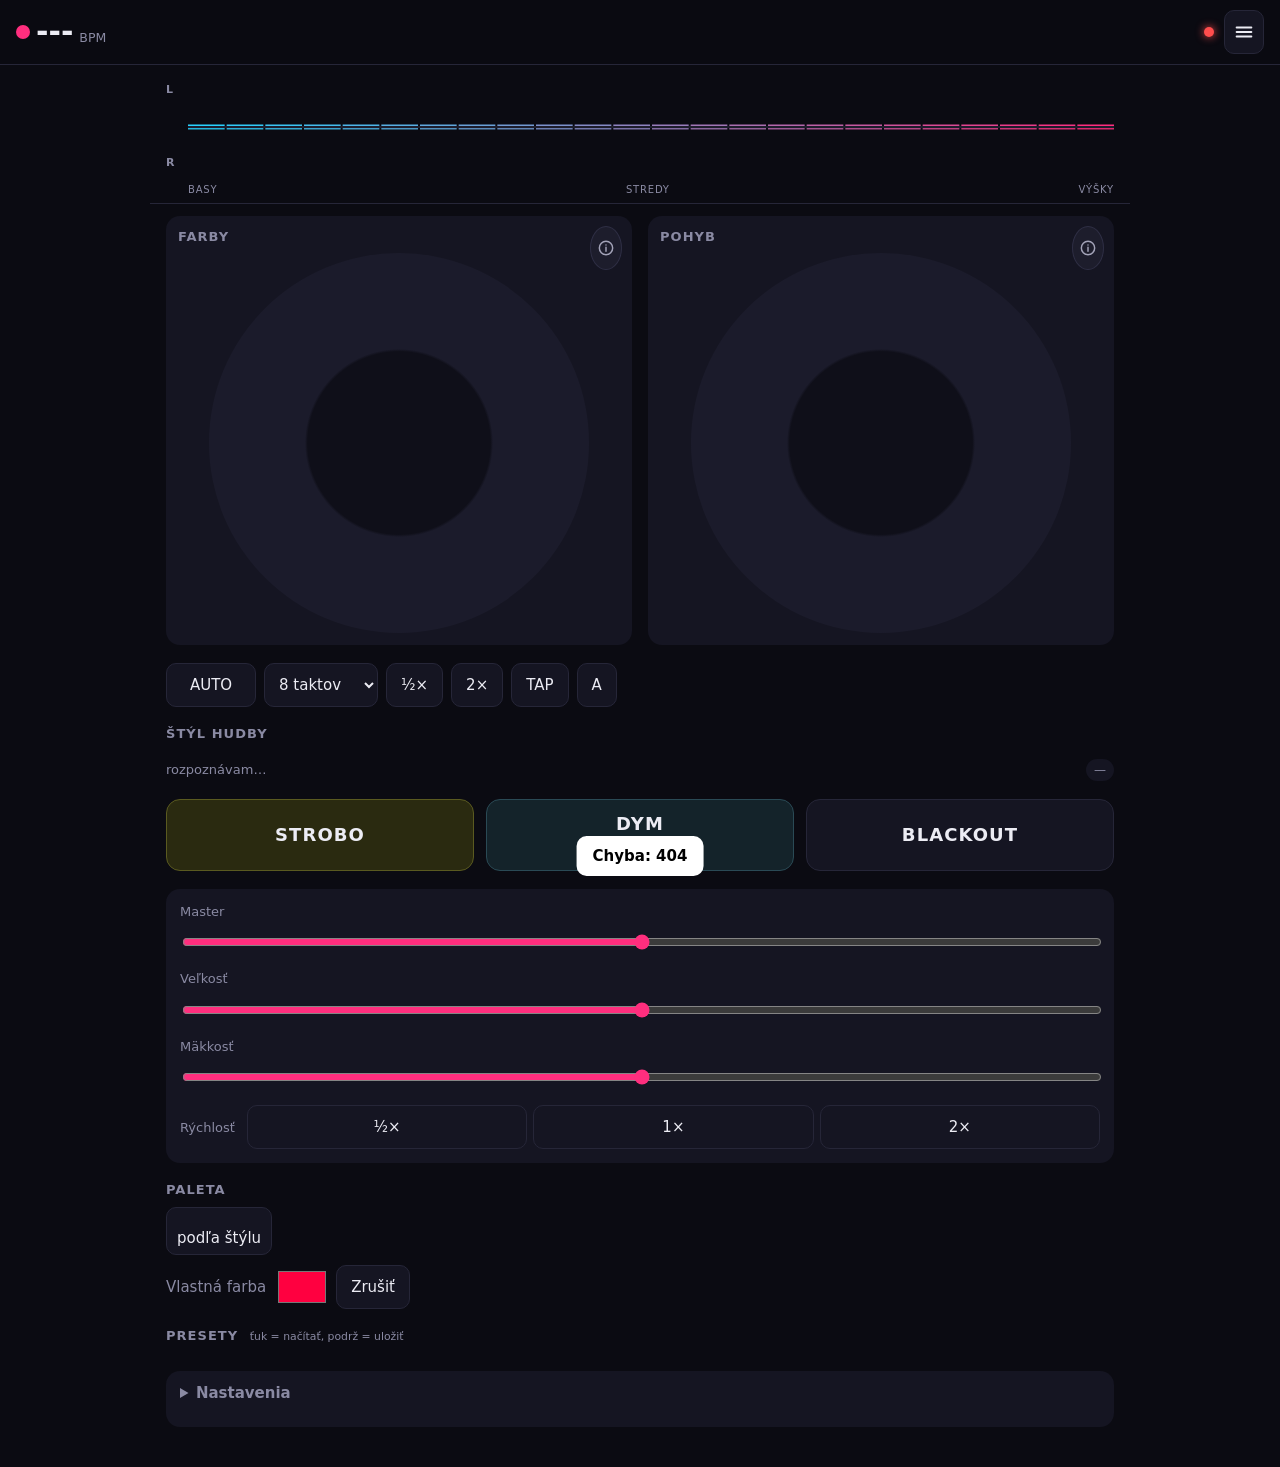
==== web/index.html @ f385d2b8 "Menu ovládania: verzia (commit a dátum) bežiaceho kódu Co-Authored-By: Claude Opus 5.5 <noreply@anth" ====
<!doctype html>
<html lang="sk">
<head>
  <meta charset="utf-8">
  <meta name="viewport" content="width=device-width, initial-scale=1, viewport-fit=cover, user-scalable=no">
  <meta name="theme-color" content="#0b0b12">
  <meta name="apple-mobile-web-app-capable" content="yes">
  <meta name="apple-mobile-web-app-status-bar-style" content="black-translucent">
  <title>DMX-BOX</title>
  <link rel="manifest" href="manifest.json">
  <link rel="icon" href="icon.svg" type="image/svg+xml">
  <link rel="apple-touch-icon" href="icon.svg">
  <link rel="stylesheet" href="style.css">
</head>
<body>
  <header class="top">
    <div class="bpm">
      <span id="beat" class="dot"></span>
      <strong id="bpm">---</strong><small>BPM</small>
    </div>
    <div class="track" id="track" hidden><svg width="16" height="16" viewBox="0 0 24 24" fill="none" stroke="currentColor" stroke-width="2" stroke-linecap="round" aria-hidden="true"><path d="M9 18V5l12-2v13"/><circle cx="6" cy="18" r="3"/><circle cx="18" cy="16" r="3"/></svg><span class="tt"><strong id="track-title"></strong><span id="track-artist"></span></span></div>
    <div class="status">
      <div class="sysg" id="sysg" hidden title="Vyťaženie Raspberry Pi">
        <div class="g" data-k="cpu"><svg viewBox="0 0 38 38" aria-hidden="true"><circle class="bg" cx="19" cy="19" r="15"/><circle class="fg" cx="19" cy="19" r="15" transform="rotate(-90 19 19)"/><text x="19" y="22.5">–</text></svg><small>CPU</small></div>
        <div class="g" data-k="ram"><svg viewBox="0 0 38 38" aria-hidden="true"><circle class="bg" cx="19" cy="19" r="15"/><circle class="fg" cx="19" cy="19" r="15" transform="rotate(-90 19 19)"/><text x="19" y="22.5">–</text></svg><small>RAM</small></div>
        <div class="g" data-k="sd"><svg viewBox="0 0 38 38" aria-hidden="true"><circle class="bg" cx="19" cy="19" r="15"/><circle class="fg" cx="19" cy="19" r="15" transform="rotate(-90 19 19)"/><text x="19" y="22.5">–</text></svg><small>SD</small></div>
        <div class="t" id="sys-temp"><b>–</b>TEPL</div>
      </div>
      <span id="conn" class="live off" role="status" aria-label="Box offline" title="Box offline"></span>
      <button id="menu-btn" class="hamb" aria-label="Menu" aria-haspopup="true" aria-expanded="false" aria-controls="menu">
        <svg width="22" height="22" viewBox="0 0 24 24" fill="none" stroke="currentColor" stroke-width="2.2" stroke-linecap="round" aria-hidden="true"><path d="M4 7h16M4 12h16M4 17h16"/></svg>
      </button>
      <nav id="menu" class="menu" hidden>
        <a href="/"><span>⌂</span> Scenáre</a>
        <a href="viz.html" target="_blank"><span>👁</span> Viz – virtuálne svetlá</a>
        <div class="menu-st">
          <div><small>Box</small><b id="st-conn">offline</b></div>
          <div><small>DMX</small><b id="dmx">DMX</b></div>
          <div id="spk-row" hidden><small>Reproduktor</small><b id="st-spk">–</b></div>
          <div class="bt-ad" id="bt-ad-row" hidden>
            <small>Bluetooth adaptér</small>
            <div class="seg" role="radiogroup" aria-label="Bluetooth adaptér">
              <button data-mode="builtin" role="radio">Vstavaný</button>
              <button data-mode="dongle" role="radio">USB dongle</button>
            </div>
            <small class="bt-ad-note" id="bt-ad-note"></small>
          </div>
          <label class="sw-row" id="spk-auto-row" hidden><small title="Po výpadku box reproduktor sám znova pripojí">Auto pripojenie</small>
            <input type="checkbox" id="spk-auto" role="switch"><span class="sw" aria-hidden="true"></span></label>
          <label class="sw-row" id="air-keep-row" hidden><small title="AirPlay hrá do stabilného virtuálneho výstupu – výpadok reproduktora ho nezastaví">AirPlay hrá pri výpadku</small>
            <input type="checkbox" id="air-keep" role="switch"><span class="sw" aria-hidden="true"></span></label>
          <div><small>Verzia</small><b id="st-ver" class="ver">–</b></div>
          <div class="pi" id="menu-sys" hidden><small>Raspberry Pi</small><span><b id="ms-cpu">CPU –</b><b id="ms-ram">RAM –</b><b id="ms-sd">SD –</b><b id="ms-temp">–</b></span></div>
        </div>
      </nav>
    </div>
  </header>

  <section class="pbar" id="pbar" hidden aria-label="Prehrávanie">
    <div class="src"><small id="pb-route">–</small><b id="pb-title">Nič nehrá</b></div>
    <button class="pp" id="pb-pp" aria-label="Pauza"><span class="ic" id="pb-ic"></span><span class="t" id="pb-t">Pauza</span></button>
    <div class="vol">
      <svg class="spk" width="18" height="18" viewBox="0 0 24 24" fill="none" stroke="currentColor" stroke-width="2" stroke-linecap="round" stroke-linejoin="round" aria-hidden="true"><path d="M11 5 6 9H2v6h4l5 4V5z"/><path d="M15.5 8.5a5 5 0 0 1 0 7M19 5a10 10 0 0 1 0 14"/></svg>
      <button id="pb-minus" aria-label="Stíšiť o 5 %"><svg width="20" height="20" viewBox="0 0 24 24" fill="none" stroke="currentColor" stroke-width="2.4" stroke-linecap="round" aria-hidden="true"><path d="M5 12h14"/></svg></button>
      <input type="range" id="pb-vol" min="0" max="100" step="1" value="50" aria-label="Hlasitosť">
      <output id="pb-volout">– %</output>
      <button id="pb-plus" aria-label="Zosilniť o 5 %"><svg width="20" height="20" viewBox="0 0 24 24" fill="none" stroke="currentColor" stroke-width="2.4" stroke-linecap="round" aria-hidden="true"><path d="M12 5v14M5 12h14"/></svg></button>
    </div>
  </section>

  <section class="spectrum" aria-label="Vizualizácia hudby">
    <div class="spec-row">
      <div class="spec-ch" aria-hidden="true"><span>L</span><span>R</span></div>
      <canvas id="spec" height="104" role="img" aria-label="Spektrum ľavého a pravého kanála: basy vľavo, výšky vpravo"></canvas>
    </div>
    <div class="spec-axis" aria-hidden="true"><span>BASY</span><span>STREDY</span><span>VÝŠKY</span></div>
  </section>

  <main>
    <section class="wheels">
      <div class="wheel-box">
        <h2>Farby <em id="cur-color"></em></h2>
        <button class="info-btn" data-info="color" aria-label="Čo robia efekty farieb" aria-haspopup="dialog"><svg width="16" height="16" viewBox="0 0 24 24" fill="none" stroke="currentColor" stroke-width="2.2" stroke-linecap="round" aria-hidden="true"><circle cx="12" cy="12" r="10"/><path d="M12 11v6M12 7.5v.01"/></svg></button>
        <div class="wheel" id="wheel-color"></div>
      </div>
      <div class="wheel-box">
        <h2>Pohyb <em id="cur-move"></em></h2>
        <button class="info-btn" data-info="move" aria-label="Čo robia efekty pohybu" aria-haspopup="dialog"><svg width="16" height="16" viewBox="0 0 24 24" fill="none" stroke="currentColor" stroke-width="2.2" stroke-linecap="round" aria-hidden="true"><circle cx="12" cy="12" r="10"/><path d="M12 11v6M12 7.5v.01"/></svg></button>
        <div class="wheel" id="wheel-move"></div>
      </div>
    </section>

    <section class="row tempo">
      <button id="auto" class="toggle">AUTO</button>
      <select id="auto-bars" aria-label="Takty pre auto">
        <option value="8">8 taktov</option><option value="16">16 taktov</option><option value="32">32 taktov</option>
      </select>
      <button data-bpm="0.5">½×</button>
      <button data-bpm="2">2×</button>
      <button id="tap">TAP</button>
      <button id="bpm-auto" title="Späť na automatické BPM">A</button>
    </section>

    <section class="style">
      <h2>Štýl hudby <em id="style-now"></em></h2>
      <div class="styles" id="styles"></div>
      <div class="style-info"><span id="style-detect">rozpoznávam…</span><span id="section" class="pill">—</span></div>
    </section>

    <section class="hold">
      <button id="strobe" class="big strobe">STROBO</button>
      <button id="fog" class="big fogbtn">DYM<small id="fog-info"></small></button>
      <button id="blackout" class="big black toggle">BLACKOUT</button>
    </section>

    <section class="sliders">
      <label>Master <input type="range" id="master" min="0" max="1" step="0.01"></label>
      <label>Veľkosť <input type="range" id="size" min="0" max="1" step="0.01"></label>
      <label>Mäkkosť <input type="range" id="fade" min="0" max="1" step="0.01"></label>
      <div class="seg" id="speed">
        <span>Rýchlosť</span>
        <button data-v="0.5">½×</button><button data-v="1">1×</button><button data-v="2">2×</button>
      </div>
    </section>

    <section>
      <h2>Paleta</h2>
      <div class="chips" id="palettes"><button class="chip" id="pal-style" data-p="__style"><span class="sw"><i style="background:linear-gradient(90deg,#f00,#f0f,#00f,#0f0)"></i></span><b>podľa štýlu</b></button></div>
      <div class="row manual">
        <label class="picker">Vlastná farba <input type="color" id="manual" value="#ff0040"></label>
        <button id="manual-off">Zrušiť</button>
      </div>
    </section>

    <section>
      <h2>Presety <small>ťuk = načítať, podrž = uložiť</small></h2>
      <div class="presets" id="presets"></div>
    </section>

    <details class="settings">
      <summary>Nastavenia</summary>
      <label>Light delay <output id="delay-out">0 ms</output>
        <input type="range" id="delay" min="0" max="500" step="10"></label>
      <label class="check"><input type="checkbox" id="laser"> Laser</label>
      <label class="check"><input type="checkbox" id="uv"> UV podklad (Belka)</label>
      <label class="check"><input type="checkbox" id="line_in"> Line-in (UCA202 IN)</label>
      <label class="check"><input type="checkbox" id="fog_auto"> Auto dym na drop</label>
      <label>Dĺžka auto výstreku <output id="burst-out">3 s</output>
        <input type="range" id="fog_burst_s" min="1" max="8" step="0.5"></label>
    </details>
  </main>

  <div id="info-sheet" class="sheet-bg" hidden>
    <section class="sheet" role="dialog" aria-modal="true" aria-labelledby="sh-title">
      <header><span class="sh-i" aria-hidden="true">i</span><h3 id="sh-title"></h3><button class="x" id="sh-close" aria-label="Zavrieť">✕</button></header>
      <p class="intro" id="sh-intro"></p>
      <ul class="fxl" id="sh-list"></ul>
    </section>
  </div>
  <div id="toast" role="status"></div>
  <script src="app.js"></script>
</body>
</html>
---- web/style.css ----
:root {
  --bg: #0b0b12;
  --panel: #151522;
  --line: #262638;
  --text: #ececf4;
  --muted: #8a8aa3;
  --accent: #ff2e7e;
  --accent2: #29d3ff;
  --ok: #3ddc84;
  --warn: #ffb020;
  --radius: 14px;
  color-scheme: dark;
}
* { box-sizing: border-box; -webkit-tap-highlight-color: transparent; }
html, body { margin: 0; background: var(--bg); color: var(--text);
  font: 15px/1.35 system-ui, -apple-system, "Segoe UI", Roboto, sans-serif; }
body { padding: env(safe-area-inset-top) 0 env(safe-area-inset-bottom); user-select: none; }
main { max-width: 980px; margin: 0 auto; padding: 12px 16px 40px; display: grid; gap: 18px; }
h2 { font-size: 13px; letter-spacing: .08em; text-transform: uppercase; color: var(--muted);
  margin: 0 0 8px; font-weight: 600; }
h2 em { font-style: normal; color: var(--text); text-transform: none; letter-spacing: 0; margin-left: 6px; }
h2 small { text-transform: none; letter-spacing: 0; font-weight: 400; margin-left: 6px; }

.top { position: sticky; top: 0; z-index: 5; display: flex; align-items: center; gap: 14px;
  padding: 10px 16px; background: rgba(11, 11, 18, .92); backdrop-filter: blur(8px);
  border-bottom: 1px solid var(--line); }
.bpm { display: flex; align-items: baseline; gap: 6px; min-width: 120px; }
.bpm strong { font-size: 30px; font-variant-numeric: tabular-nums; }
.bpm small { color: var(--muted); }
.dot { width: 14px; height: 14px; border-radius: 50%; background: var(--accent);
  align-self: center; transition: opacity .05s; }
.vu { flex: 1; display: grid; grid-template-columns: repeat(3, 1fr); gap: 6px; max-width: 260px; }
.vu div { position: relative; height: 22px; background: var(--panel); border-radius: 6px; overflow: hidden; }
.vu i { position: absolute; inset: 0 auto 0 0; width: 0; background: linear-gradient(90deg, var(--accent2), var(--accent)); }
.vu span { position: absolute; left: 6px; top: 2px; font-size: 12px; color: var(--text); mix-blend-mode: difference; }
.status { margin-left: auto; display: flex; gap: 6px; }
a.pill { text-decoration: none; color: var(--text); }
.pill { white-space: nowrap; font-size: 12px; padding: 3px 8px; border-radius: 999px; background: var(--panel); color: var(--muted); }
.pill.on { background: #11331f; color: var(--ok); }
.pill.off { background: #3a1616; color: #ff6b6b; }

.wheels { display: grid; grid-template-columns: 1fr 1fr; gap: 16px; }
.wheel-box { background: var(--panel); border-radius: var(--radius); padding: 12px; }
.wheel { position: relative; aspect-ratio: 1; width: 100%; max-width: 380px; margin: 0 auto; border-radius: 50%;
  background: radial-gradient(circle, #0f0f19 34%, #1b1b2b 35%); }
.wheel button { position: absolute; width: 25%; height: 25%; left: 37.5%; top: 37.5%; border-radius: 50%;
  border: 2px solid var(--line); background: #20202f; color: var(--text); font-size: 12px; padding: 4px;
  line-height: 1.1; }
.wheel button.active { border-color: var(--accent); background: #3a1530; box-shadow: 0 0 18px rgba(255, 46, 126, .45); }
#wheel-move button.active { border-color: var(--accent2); background: #12303a; box-shadow: 0 0 18px rgba(41, 211, 255, .4); }

button { font: inherit; color: var(--text); background: var(--panel); border: 1px solid var(--line);
  border-radius: 10px; padding: 10px 14px; min-height: 44px; cursor: pointer; }
button:active { transform: scale(.97); }
button.toggle.on { background: var(--accent); border-color: var(--accent); color: #fff; }
select { font: inherit; color: var(--text); background: var(--panel); border: 1px solid var(--line);
  border-radius: 10px; padding: 10px; min-height: 44px; }
.row { display: flex; flex-wrap: wrap; gap: 8px; align-items: center; }
.tempo #auto { min-width: 90px; }

.hold { display: grid; grid-template-columns: 1fr 1fr 1fr; gap: 12px; }
.fogbtn { background: #14232a; border-color: #2a4a55; display: grid; place-items: center; gap: 2px; }
.fogbtn small { font-size: 11px; font-weight: 400; letter-spacing: 0; color: var(--muted); min-height: 13px; }
.fogbtn.on { background: #d8eef5; color: #002; }
.fogbtn.wait { opacity: .55; }
.big { min-height: 72px; font-size: 18px; font-weight: 700; letter-spacing: .06em; border-radius: var(--radius); }
.strobe { background: #2a2a10; border-color: #5a5a20; }
.strobe.on, .strobe:active { background: #fff; color: #000; }
.black.on { background: #000; border-color: #ff6b6b; color: #ff6b6b; }

.sliders { display: grid; gap: 12px; background: var(--panel); border-radius: var(--radius); padding: 14px; }
.sliders label, .settings label { display: grid; gap: 6px; color: var(--muted); font-size: 13px; }
input[type=range] { width: 100%; accent-color: var(--accent); height: 28px; }
.seg { display: flex; gap: 6px; align-items: center; }
.seg span { color: var(--muted); font-size: 13px; margin-right: 6px; }
.seg button { flex: 1; }
.seg button.on { background: var(--accent2); color: #001018; border-color: var(--accent2); }

.chips { display: flex; flex-wrap: wrap; gap: 8px; }
.chip { display: flex; gap: 0; padding: 0; overflow: hidden; min-width: 96px; flex-direction: column; }
.chip .sw { display: flex; height: 14px; }
.chip .sw i { flex: 1; }
.chip b { padding: 6px 10px; font-weight: 500; }
.chip.on { border-color: var(--accent); }
.manual { margin-top: 10px; }
.picker { display: flex; align-items: center; gap: 10px; color: var(--muted); }
.picker input { width: 52px; height: 40px; border: 0; background: none; padding: 0; }

.presets { display: grid; grid-template-columns: repeat(auto-fill, minmax(52px, 1fr)); gap: 6px; }
.presets button { padding: 0; min-height: 48px; color: var(--muted); }
.presets button.saved { color: var(--text); border-color: #45456a; background: #1d1d30; }
.presets button.holding { border-color: var(--warn); }

.settings { background: var(--panel); border-radius: var(--radius); padding: 12px 14px; }
.settings summary { cursor: pointer; color: var(--muted); font-weight: 600; min-height: 32px; }
.settings label { margin-top: 12px; }
.settings .check { display: flex; align-items: center; gap: 10px; color: var(--text); font-size: 15px; }
.settings .check input { width: 22px; height: 22px; accent-color: var(--accent); }

#toast { position: fixed; left: 50%; bottom: 24px; transform: translateX(-50%) translateY(80px);
  background: #fff; color: #000; padding: 10px 16px; border-radius: 10px; transition: transform .2s, opacity .2s; font-weight: 600; opacity: 0; pointer-events: none; }
#toast.show { transform: translateX(-50%) translateY(0); opacity: 1; }

@media (max-width: 640px) {
  .wheels { grid-template-columns: 1fr; }
  .top { gap: 10px; }
  .bpm { min-width: 0; }
  .bpm strong { font-size: 24px; }
  .wheel { max-width: 320px; }
  .wheel button { font-size: 11px; }
}

.styles { display: grid; grid-template-columns: repeat(7, 1fr); gap: 6px; }
.styles button { padding: 10px 2px; font-size: 13px; }
.styles button.on { background: var(--accent2); color: #001018; border-color: var(--accent2); }
.styles button[data-style=auto].on { background: var(--accent); border-color: var(--accent); color: #fff; }
.style-info { display: flex; justify-content: space-between; align-items: center; margin-top: 8px;
  color: var(--muted); font-size: 13px; }
.pill.sec-breakdown { background: #1a2340; color: #9bb4ff; }
.pill.sec-build { background: #3a2a08; color: #ffc65a; }
.pill.sec-drop { background: #ff2d6f; color: #fff; }
@media (max-width: 520px) { .styles { grid-template-columns: repeat(4, 1fr); } }

/* vizualizácia hudby pod hornou lištou */
.spectrum { max-width: 980px; margin: 0 auto; padding: 10px 16px 6px; display: grid; gap: 4px; border-bottom: 1px solid var(--line); }
.top .bpm { min-width: auto; flex: none; }
.top .track { flex: 1; min-width: 0; display: flex; align-items: center; gap: 8px; }
.top .track[hidden] { display: none; }
.top .track svg { flex: none; color: var(--accent2); }
.top .track .tt { display: grid; min-width: 0; line-height: 1.2; }
.top .track strong, .top .track .tt span { white-space: nowrap; overflow: hidden; text-overflow: ellipsis; }
.top .track strong { font-size: 15px; font-weight: 600; }
.top .track .tt span { font-size: 12px; color: var(--muted); }
.top .status { flex: none; }
@media (max-width: 520px) { .top { gap: 10px; } }
.top .status { position: relative; align-items: center; gap: 10px; }
.live { width: 10px; height: 10px; border-radius: 50%; flex: none; }
.live.on { background: var(--ok); box-shadow: 0 0 8px var(--ok); }
.live.off { background: #ff4d4d; box-shadow: 0 0 8px #ff4d4d; }
.hamb { display: grid; place-items: center; width: 40px; height: 40px; padding: 0; border-radius: 10px;
  background: var(--panel); border: 1px solid var(--line); color: var(--text); cursor: pointer; }
.hamb[aria-expanded="true"] { border-color: var(--accent2); }
.menu { position: absolute; right: 0; top: calc(100% + 8px); min-width: 270px; max-width: calc(100vw - 24px); z-index: 20;
  background: #12121c; border: 1px solid var(--line); border-radius: 12px; padding: 6px;
  box-shadow: 0 12px 32px rgba(0, 0, 0, .55); }
.menu[hidden] { display: none; }
.menu a { display: flex; align-items: center; gap: 10px; padding: 12px; border-radius: 8px;
  color: var(--text); text-decoration: none; font-size: 15px; }
.menu a:hover, .menu a:focus-visible { background: var(--panel); }
.menu a span { width: 20px; text-align: center; }
.menu-st { display: grid; gap: 6px; margin-top: 4px; padding: 10px 12px 6px; border-top: 1px solid var(--line); }
.menu-st div { display: flex; justify-content: space-between; align-items: center; gap: 10px; }
.menu-st small { color: var(--muted); font-size: 13px; }
.menu-st b { font-size: 12px; font-weight: 600; padding: 3px 8px; border-radius: 999px; background: var(--panel); color: var(--muted); }
.menu-st b.on { background: #11331f; color: var(--ok); }
.menu-st b.off { background: #3a1616; color: #ff6b6b; }
.spec-row { display: flex; gap: 8px; align-items: stretch; }
.spec-ch { width: 14px; display: flex; flex-direction: column; justify-content: space-between; padding: 8px 0;
  font-size: 11px; font-weight: 700; color: var(--muted); }
#spec { flex: 1; width: 100%; height: 104px; min-width: 0; display: block; }
.spec-axis { display: flex; justify-content: space-between; padding-left: 22px; font-size: 10px; letter-spacing: .08em; color: var(--muted); }

/* vyťaženie Pi v hlavičke (krúžky) */
.sysg { display: flex; gap: 8px; align-items: center; flex: none; }
.sysg[hidden] { display: none; }
.sysg .g { display: grid; justify-items: center; gap: 1px; }
.sysg svg { width: 38px; height: 38px; }
.sysg circle { fill: none; stroke-width: 4; }
.sysg circle.bg { stroke: var(--line); }
.sysg circle.fg { stroke: var(--ok); stroke-linecap: round; stroke-dasharray: 0 100; transition: stroke-dasharray .6s, stroke .3s; }
.sysg text { text-anchor: middle; font: 700 10px system-ui, sans-serif; fill: var(--text); }
.sysg small { font-size: 9px; letter-spacing: .08em; color: var(--muted); }
.sysg .t { display: grid; justify-items: center; font-size: 9px; letter-spacing: .08em; color: var(--muted);
  padding-left: 6px; border-left: 1px solid var(--line); }
.sysg .t b { font-size: 13px; letter-spacing: 0; color: var(--ok); font-variant-numeric: tabular-nums; }
.lv-warn { --lv: var(--warn); } .lv-bad { --lv: #ff4d4d; } .lv-ok { --lv: var(--ok); }
.sysg .g.lv-warn circle.fg, .sysg .g.lv-bad circle.fg { stroke: var(--lv); }
.sysg .t.lv-warn b, .sysg .t.lv-bad b { color: var(--lv); }
.menu-st .pi { display: grid; gap: 6px; margin-top: 4px; }
.menu-st .pi span { display: grid; grid-template-columns: 1fr 1fr; gap: 4px; }
.menu-st .pi b { text-align: center; }
.menu-st .pi b.lv-ok { background: #11331f; color: var(--ok); }
.menu-st .pi b.lv-warn { background: #33270a; color: var(--warn); }
.menu-st .pi b.lv-bad { background: #3a1616; color: #ff6b6b; }
@media (max-width: 640px) { .sysg { display: none !important; } }

/* legenda kolies: (i) a okno s popisom efektov */
.wheel-box { position: relative; }
.info-btn { position: absolute; top: 10px; right: 10px; width: 32px; height: 32px; padding: 0; border-radius: 50%;
  display: grid; place-items: center; background: #1d1d2c; border: 1px solid #2e2e44; color: #a3a3b8; cursor: pointer; }
.info-btn:hover, .info-btn:focus-visible { color: #fff; border-color: var(--accent2); }
.sheet-bg { position: fixed; inset: 0; z-index: 50; display: grid; place-items: center; padding: 16px;
  background: rgba(4, 4, 8, .66); backdrop-filter: blur(3px); }
.sheet-bg[hidden] { display: none; }
.sheet { --c: var(--accent); --cbg: #2a1020; width: min(560px, 100%); max-height: min(82vh, 720px); overflow: auto;
  overscroll-behavior: contain; background: #12121c; border: 1px solid var(--line); border-radius: 18px;
  box-shadow: 0 24px 64px rgba(0, 0, 0, .6); }
.sheet.move { --c: var(--accent2); --cbg: #0d2630; }
.sheet header { position: sticky; top: 0; z-index: 1; display: flex; align-items: center; gap: 10px;
  padding: 16px 18px 12px; background: #12121c; border-bottom: 1px solid var(--line); }
.sheet header h3 { margin: 0; font-size: 18px; }
.sheet .sh-i { width: 30px; height: 30px; flex: none; border-radius: 50%; display: grid; place-items: center;
  background: #1d1d2c; border: 1px solid #2e2e44; color: var(--c); font-weight: 700; }
.sheet .x { margin-left: auto; width: 36px; height: 36px; flex: none; padding: 0; border-radius: 50%;
  background: #1d1d2c; border: 0; color: #ddd; font-size: 18px; cursor: pointer; }
.sheet .intro { margin: 0; padding: 12px 18px 4px; color: #a3a3b8; font-size: 13px; line-height: 1.45; }
.sheet .intro b { color: var(--text); }
.fxl { list-style: none; margin: 0; padding: 8px 10px 14px; display: grid; gap: 4px; }
.fxl li { display: grid; grid-template-columns: 12px 1fr; gap: 4px 12px; padding: 10px 8px; border-radius: 12px; }
.fxl li.on { background: var(--cbg); outline: 1px solid var(--c); }
.fxl .sw { width: 12px; height: 12px; border-radius: 50%; margin-top: 4px; background: var(--c); }
.fxl b { font-size: 15px; }
.fxl b em { font-style: normal; font-size: 11px; color: var(--c); margin-left: 8px; letter-spacing: .06em; }
.fxl p { grid-column: 2; margin: 0; font-size: 13px; color: #c7c7d6; line-height: 1.4; }
.fxl .when { grid-column: 2; display: flex; flex-wrap: wrap; gap: 4px; margin-top: 2px; }
.fxl .when span { font-size: 11px; padding: 2px 8px; border-radius: 999px; background: #1d1d2c; color: var(--muted); }

/* BT reproduktor v menu */
.menu-st [hidden] { display: none !important; }
.menu-st b.warn { background: #33270a; color: var(--warn); }
.menu-st b { max-width: 150px; overflow: hidden; text-overflow: ellipsis; white-space: nowrap; }
.sw-row { display: flex; justify-content: space-between; align-items: center; gap: 10px; cursor: pointer; padding: 2px 0; }
.sw-row input { position: absolute; opacity: 0; width: 1px; height: 1px; }
.sw-row .sw { position: relative; width: 40px; height: 24px; flex: none; border-radius: 999px; background: #2a2a3c; transition: background .2s; }
.sw-row .sw::after { content: ""; position: absolute; top: 3px; left: 3px; width: 18px; height: 18px; border-radius: 50%;
  background: #ececf4; transition: transform .2s; }
.sw-row input:checked + .sw { background: var(--ok); }
.sw-row input:checked + .sw::after { transform: translateX(16px); }
.sw-row input:focus-visible + .sw { outline: 2px solid var(--accent2); outline-offset: 2px; }

/* prehrávač pod hlavičkou */
.pbar { position: sticky; top: var(--top-h, 64px); z-index: 4; display: flex; align-items: center; gap: 14px;
  padding: 10px 16px; background: linear-gradient(90deg, #1a1024, #101a26); border-bottom: 1px solid var(--line); }
.pbar[hidden] { display: none; }
.pbar .src { display: grid; line-height: 1.25; min-width: 0; flex: 1; }
.pbar .src small { font-size: 11px; letter-spacing: .08em; color: var(--muted); text-transform: uppercase;
  white-space: nowrap; overflow: hidden; text-overflow: ellipsis; }
.pbar .src b { font-size: 14px; white-space: nowrap; overflow: hidden; text-overflow: ellipsis; }
.pbar button { height: 46px; min-width: 46px; padding: 0 12px; border-radius: 14px; display: inline-flex; align-items: center;
  justify-content: center; gap: 8px; background: #1d1d2c; border: 1px solid #2e2e44; color: var(--text);
  font: 600 14px system-ui, sans-serif; cursor: pointer; }
.pbar button:active { transform: scale(.96); }
.pbar button.pp { background: var(--accent); border-color: var(--accent); color: #fff; padding: 0 18px; min-width: 120px; }
.pbar button.pp.mute { background: #1d1d2c; border-color: #2e2e44; }
.pbar button.pp.mute.on { background: #3a1616; border-color: #ff6b6b; color: #ffb3b3; }
.pbar .ic { display: grid; place-items: center; }
.pbar .vol { display: flex; align-items: center; gap: 8px; }
.pbar .vol .spk { color: var(--muted); flex: none; }
.pbar .vol output { min-width: 46px; font: 600 14px system-ui, sans-serif; font-variant-numeric: tabular-nums; text-align: right; }
.pbar input[type=range] { -webkit-appearance: none; appearance: none; width: 150px; height: 8px; border-radius: 4px; margin: 0;
  background: linear-gradient(90deg, var(--accent2), var(--accent)) 0 / var(--v, 50%) 100% no-repeat, #262638; }
.pbar input[type=range]::-webkit-slider-thumb { -webkit-appearance: none; width: 20px; height: 20px; border-radius: 50%; background: #fff; border: 0; }
.pbar input[type=range]::-moz-range-thumb { width: 20px; height: 20px; border-radius: 50%; background: #fff; border: 0; }
.pbar.muted input[type=range] { filter: grayscale(1) brightness(.7); }
@media (max-width: 640px) {
  .pbar { flex-wrap: wrap; gap: 8px; }
  .pbar .src { flex-basis: 100%; }
  .pbar button.pp { min-width: 56px; padding: 0 14px; }
  .pbar button .t { display: none; }
  .pbar .vol { flex: 1; }
  .pbar input[type=range] { flex: 1; width: auto; min-width: 60px; }
  .pbar .vol .spk { display: none; }
}

/* prepínač BT adaptéra v menu */
.menu-st .bt-ad { display: grid; gap: 6px; padding: 4px 0; }
.menu-st .bt-ad .seg { display: grid; grid-template-columns: 1fr 1fr; gap: 4px; background: #1d1d2c; border-radius: 10px; padding: 3px; }
.menu-st .bt-ad .seg button { height: 34px; border: 0; border-radius: 8px; background: transparent; color: var(--muted);
  font: 600 13px system-ui, sans-serif; cursor: pointer; }
.menu-st .bt-ad .seg button.cur { background: #11331f; color: var(--ok); }
.menu-st .bt-ad .seg button.next { outline: 1px dashed var(--warn); color: var(--warn); }
.menu-st .bt-ad .seg button.arm { background: var(--warn); color: #1a1200; }
.menu-st .bt-ad .seg button:disabled { opacity: .4; cursor: not-allowed; }
.menu-st .bt-ad-note { font-size: 11px; color: var(--muted); line-height: 1.35; }
.menu-st .bt-ad-note.warn { color: var(--warn); }
.menu-st b.ver { font-family: ui-monospace, SFMono-Regular, Menlo, monospace; letter-spacing: .02em; max-width: none; }
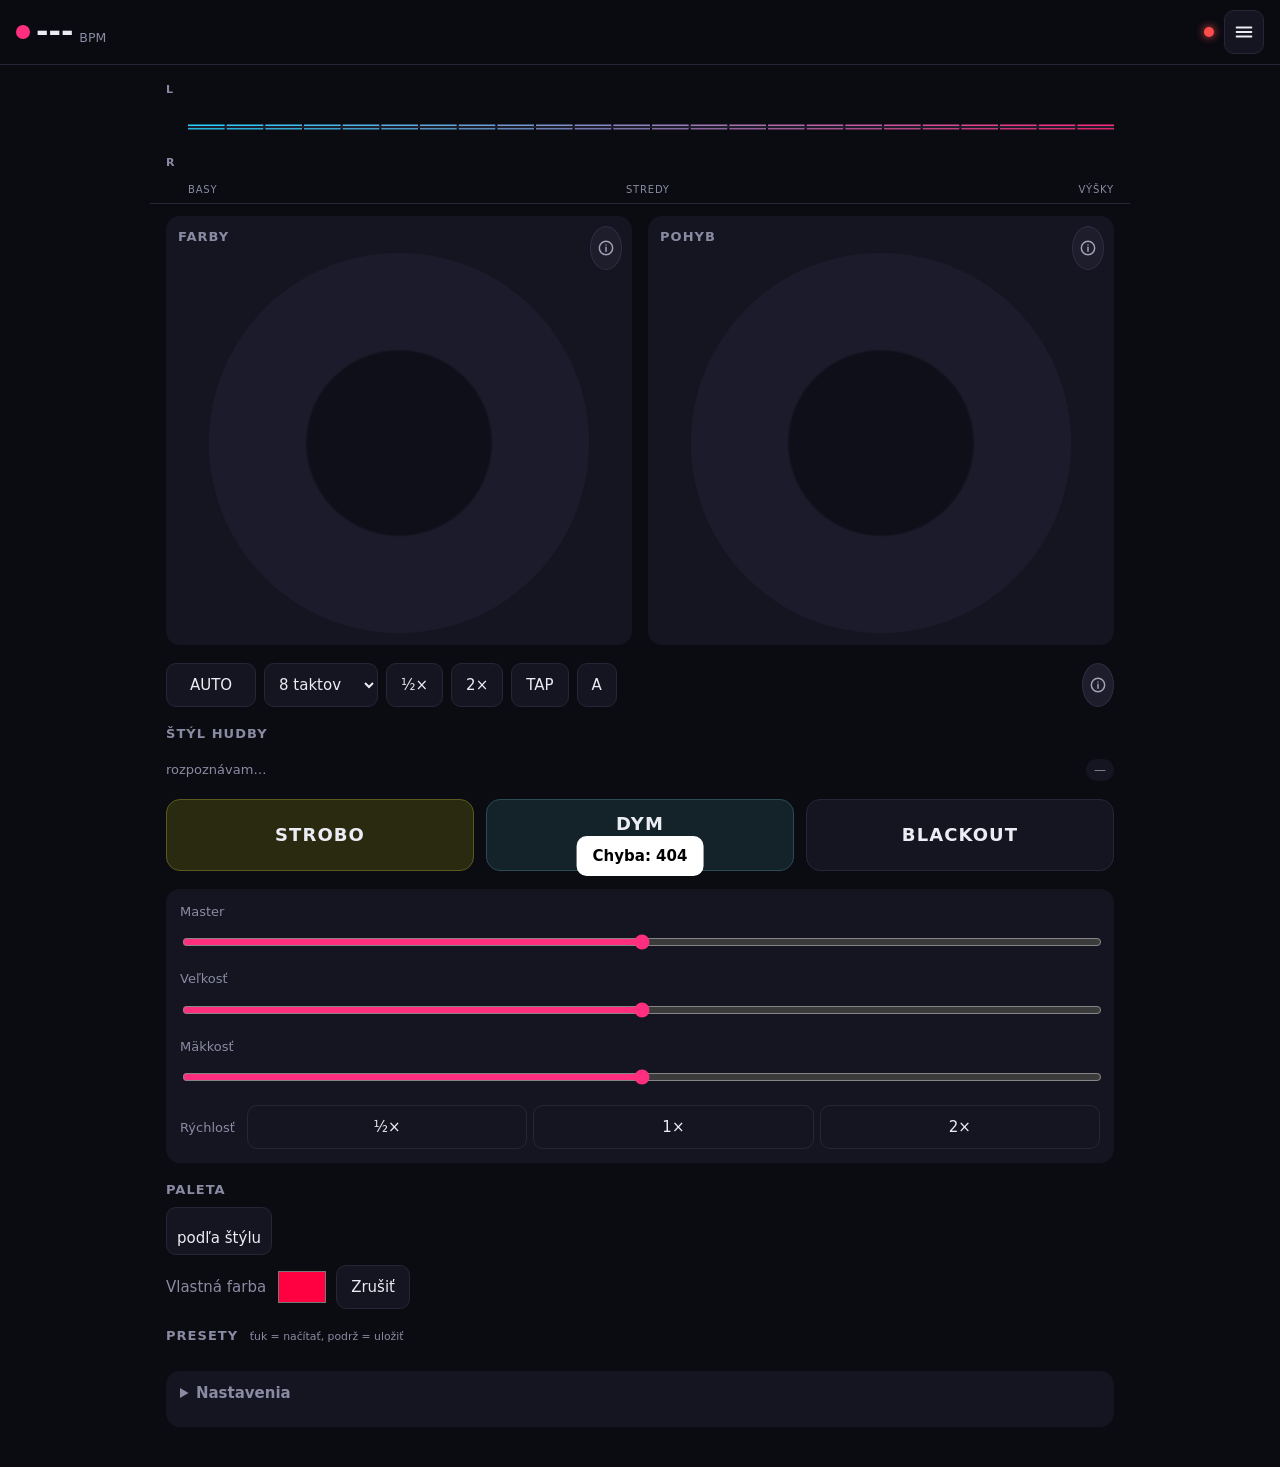
==== commit a36e0023: "Ovládanie: legenda (i) k riadku tempa – AUTO, takty, ½×, 2×, TAP, A Co-Authored-By: Claude Opus 5.5 " ====
--- a/web/index.html
+++ b/web/index.html
@@ -31,6 +31,7 @@
         <svg width="22" height="22" viewBox="0 0 24 24" fill="none" stroke="currentColor" stroke-width="2.2" stroke-linecap="round" aria-hidden="true"><path d="M4 7h16M4 12h16M4 17h16"/></svg>
       </button>
       <nav id="menu" class="menu" hidden>
+        <a href="box.html"><span>⚙</span> Nastavenia boxu</a>
         <a href="/"><span>⌂</span> Scenáre</a>
         <a href="viz.html" target="_blank"><span>👁</span> Viz – virtuálne svetlá</a>
         <div class="menu-st">
@@ -99,6 +100,7 @@
       <button data-bpm="2">2×</button>
       <button id="tap">TAP</button>
       <button id="bpm-auto" title="Späť na automatické BPM">A</button>
+      <button class="info-btn inline" data-info="tempo" aria-label="Čo robia tlačidlá tempa" aria-haspopup="dialog"><svg width="16" height="16" viewBox="0 0 24 24" fill="none" stroke="currentColor" stroke-width="2.2" stroke-linecap="round" aria-hidden="true"><circle cx="12" cy="12" r="10"/><path d="M12 11v6M12 7.5v.01"/></svg></button>
     </section>
 
     <section class="style">
--- a/web/style.css
+++ b/web/style.css
@@ -196,6 +196,8 @@
   overscroll-behavior: contain; background: #12121c; border: 1px solid var(--line); border-radius: 18px;
   box-shadow: 0 24px 64px rgba(0, 0, 0, .6); }
 .sheet.move { --c: var(--accent2); --cbg: #0d2630; }
+.sheet.tempo { --c: #f5b942; --cbg: #2a2210; }
+.info-btn.inline { position: static; margin-left: auto; flex: none; }
 .sheet header { position: sticky; top: 0; z-index: 1; display: flex; align-items: center; gap: 10px;
   padding: 16px 18px 12px; background: #12121c; border-bottom: 1px solid var(--line); }
 .sheet header h3 { margin: 0; font-size: 18px; }
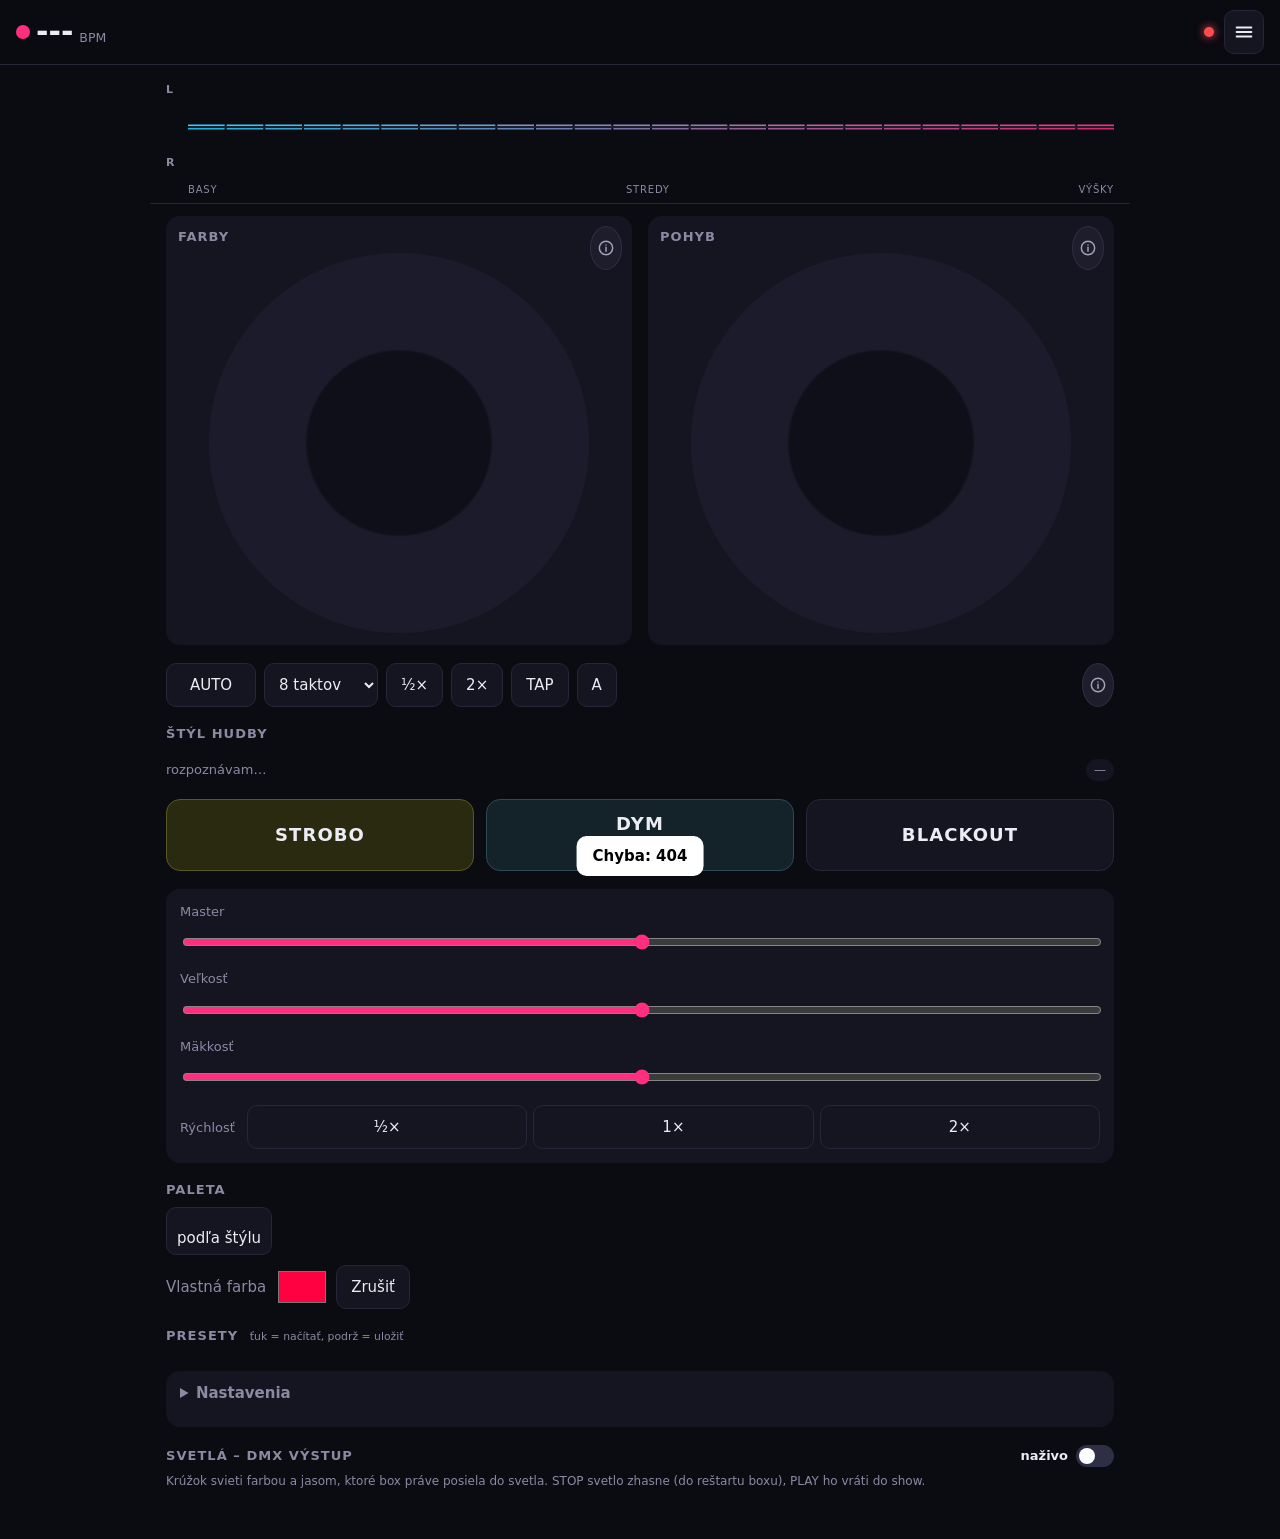
==== commit b6eb7ed6: "Ovládanie: Svetlá – DMX výstup (karty so živou farbou/jasom) a PLAY/STOP pre každé svetlo Co-Authore" ====
--- a/web/index.html
+++ b/web/index.html
@@ -18,12 +18,21 @@
       <span id="beat" class="dot"></span>
       <strong id="bpm">---</strong><small>BPM</small>
     </div>
-    <div class="track" id="track" hidden><svg width="16" height="16" viewBox="0 0 24 24" fill="none" stroke="currentColor" stroke-width="2" stroke-linecap="round" aria-hidden="true"><path d="M9 18V5l12-2v13"/><circle cx="6" cy="18" r="3"/><circle cx="18" cy="16" r="3"/></svg><span class="tt"><strong id="track-title"></strong><span id="track-artist"></span></span></div>
+    <div class="np" id="np" hidden>
+      <button class="pp" id="pb-pp" aria-label="Pauza"><span class="ic" id="pb-ic"></span></button>
+      <span class="tt"><strong id="np-title">Nič nehrá</strong><span id="np-artist"></span></span>
+      <span class="chips"><span class="chip" id="np-src" hidden></span><span class="chip out" id="np-out" hidden></span></span>
+    </div>
+    <div class="volc" id="volc" hidden>
+      <button id="pb-minus" aria-label="Stíšiť o 5 %"><svg width="18" height="18" viewBox="0 0 24 24" fill="none" stroke="currentColor" stroke-width="2.4" stroke-linecap="round" aria-hidden="true"><path d="M5 12h14"/></svg></button>
+      <input type="range" id="pb-vol" min="0" max="100" step="1" value="50" aria-label="Hlasitosť">
+      <button id="pb-plus" aria-label="Zosilniť o 5 %"><svg width="18" height="18" viewBox="0 0 24 24" fill="none" stroke="currentColor" stroke-width="2.4" stroke-linecap="round" aria-hidden="true"><path d="M12 5v14M5 12h14"/></svg></button>
+      <output id="pb-volout">– %</output>
+    </div>
     <div class="status">
       <div class="sysg" id="sysg" hidden title="Vyťaženie Raspberry Pi">
         <div class="g" data-k="cpu"><svg viewBox="0 0 38 38" aria-hidden="true"><circle class="bg" cx="19" cy="19" r="15"/><circle class="fg" cx="19" cy="19" r="15" transform="rotate(-90 19 19)"/><text x="19" y="22.5">–</text></svg><small>CPU</small></div>
         <div class="g" data-k="ram"><svg viewBox="0 0 38 38" aria-hidden="true"><circle class="bg" cx="19" cy="19" r="15"/><circle class="fg" cx="19" cy="19" r="15" transform="rotate(-90 19 19)"/><text x="19" y="22.5">–</text></svg><small>RAM</small></div>
-        <div class="g" data-k="sd"><svg viewBox="0 0 38 38" aria-hidden="true"><circle class="bg" cx="19" cy="19" r="15"/><circle class="fg" cx="19" cy="19" r="15" transform="rotate(-90 19 19)"/><text x="19" y="22.5">–</text></svg><small>SD</small></div>
         <div class="t" id="sys-temp"><b>–</b>TEPL</div>
       </div>
       <span id="conn" class="live off" role="status" aria-label="Box offline" title="Box offline"></span>
@@ -51,23 +60,11 @@
           <label class="sw-row" id="air-keep-row" hidden><small title="AirPlay hrá do stabilného virtuálneho výstupu – výpadok reproduktora ho nezastaví">AirPlay hrá pri výpadku</small>
             <input type="checkbox" id="air-keep" role="switch"><span class="sw" aria-hidden="true"></span></label>
           <div><small>Verzia</small><b id="st-ver" class="ver">–</b></div>
-          <div class="pi" id="menu-sys" hidden><small>Raspberry Pi</small><span><b id="ms-cpu">CPU –</b><b id="ms-ram">RAM –</b><b id="ms-sd">SD –</b><b id="ms-temp">–</b></span></div>
+          <div class="pi" id="menu-sys" hidden><small>Raspberry Pi</small><span><b id="ms-cpu">CPU –</b><b id="ms-ram">RAM –</b><b id="ms-temp">–</b></span></div>
         </div>
       </nav>
     </div>
   </header>
-
-  <section class="pbar" id="pbar" hidden aria-label="Prehrávanie">
-    <div class="src"><small id="pb-route">–</small><b id="pb-title">Nič nehrá</b></div>
-    <button class="pp" id="pb-pp" aria-label="Pauza"><span class="ic" id="pb-ic"></span><span class="t" id="pb-t">Pauza</span></button>
-    <div class="vol">
-      <svg class="spk" width="18" height="18" viewBox="0 0 24 24" fill="none" stroke="currentColor" stroke-width="2" stroke-linecap="round" stroke-linejoin="round" aria-hidden="true"><path d="M11 5 6 9H2v6h4l5 4V5z"/><path d="M15.5 8.5a5 5 0 0 1 0 7M19 5a10 10 0 0 1 0 14"/></svg>
-      <button id="pb-minus" aria-label="Stíšiť o 5 %"><svg width="20" height="20" viewBox="0 0 24 24" fill="none" stroke="currentColor" stroke-width="2.4" stroke-linecap="round" aria-hidden="true"><path d="M5 12h14"/></svg></button>
-      <input type="range" id="pb-vol" min="0" max="100" step="1" value="50" aria-label="Hlasitosť">
-      <output id="pb-volout">– %</output>
-      <button id="pb-plus" aria-label="Zosilniť o 5 %"><svg width="20" height="20" viewBox="0 0 24 24" fill="none" stroke="currentColor" stroke-width="2.4" stroke-linecap="round" aria-hidden="true"><path d="M12 5v14M5 12h14"/></svg></button>
-    </div>
-  </section>
 
   <section class="spectrum" aria-label="Vizualizácia hudby">
     <div class="spec-row">
@@ -150,6 +147,14 @@
       <label>Dĺžka auto výstreku <output id="burst-out">3 s</output>
         <input type="range" id="fog_burst_s" min="1" max="8" step="0.5"></label>
     </details>
+
+    <section class="lv" aria-labelledby="lv-h">
+      <h2 id="lv-h">Svetlá – DMX výstup
+        <label class="lv-sw"><span>naživo</span><input type="checkbox" id="lv-on" role="switch"><span class="sw" aria-hidden="true"></span></label>
+      </h2>
+      <p class="lv-hint" id="lv-hint">Krúžok svieti farbou a jasom, ktoré box práve posiela do svetla. STOP svetlo zhasne (do reštartu boxu), PLAY ho vráti do show.</p>
+      <div class="lv-grid" id="lv-grid"></div>
+    </section>
   </main>
 
   <div id="info-sheet" class="sheet-bg" hidden>
--- a/web/style.css
+++ b/web/style.css
@@ -124,13 +124,6 @@
 /* vizualizácia hudby pod hornou lištou */
 .spectrum { max-width: 980px; margin: 0 auto; padding: 10px 16px 6px; display: grid; gap: 4px; border-bottom: 1px solid var(--line); }
 .top .bpm { min-width: auto; flex: none; }
-.top .track { flex: 1; min-width: 0; display: flex; align-items: center; gap: 8px; }
-.top .track[hidden] { display: none; }
-.top .track svg { flex: none; color: var(--accent2); }
-.top .track .tt { display: grid; min-width: 0; line-height: 1.2; }
-.top .track strong, .top .track .tt span { white-space: nowrap; overflow: hidden; text-overflow: ellipsis; }
-.top .track strong { font-size: 15px; font-weight: 600; }
-.top .track .tt span { font-size: 12px; color: var(--muted); }
 .top .status { flex: none; }
 @media (max-width: 520px) { .top { gap: 10px; } }
 .top .status { position: relative; align-items: center; gap: 10px; }
@@ -230,38 +223,43 @@
 .sw-row input:checked + .sw::after { transform: translateX(16px); }
 .sw-row input:focus-visible + .sw { outline: 2px solid var(--accent2); outline-offset: 2px; }
 
-/* prehrávač pod hlavičkou */
-.pbar { position: sticky; top: var(--top-h, 64px); z-index: 4; display: flex; align-items: center; gap: 14px;
-  padding: 10px 16px; background: linear-gradient(90deg, #1a1024, #101a26); border-bottom: 1px solid var(--line); }
-.pbar[hidden] { display: none; }
-.pbar .src { display: grid; line-height: 1.25; min-width: 0; flex: 1; }
-.pbar .src small { font-size: 11px; letter-spacing: .08em; color: var(--muted); text-transform: uppercase;
-  white-space: nowrap; overflow: hidden; text-overflow: ellipsis; }
-.pbar .src b { font-size: 14px; white-space: nowrap; overflow: hidden; text-overflow: ellipsis; }
-.pbar button { height: 46px; min-width: 46px; padding: 0 12px; border-radius: 14px; display: inline-flex; align-items: center;
-  justify-content: center; gap: 8px; background: #1d1d2c; border: 1px solid #2e2e44; color: var(--text);
-  font: 600 14px system-ui, sans-serif; cursor: pointer; }
-.pbar button:active { transform: scale(.96); }
-.pbar button.pp { background: var(--accent); border-color: var(--accent); color: #fff; padding: 0 18px; min-width: 120px; }
-.pbar button.pp.mute { background: #1d1d2c; border-color: #2e2e44; }
-.pbar button.pp.mute.on { background: #3a1616; border-color: #ff6b6b; color: #ffb3b3; }
-.pbar .ic { display: grid; place-items: center; }
-.pbar .vol { display: flex; align-items: center; gap: 8px; }
-.pbar .vol .spk { color: var(--muted); flex: none; }
-.pbar .vol output { min-width: 46px; font: 600 14px system-ui, sans-serif; font-variant-numeric: tabular-nums; text-align: right; }
-.pbar input[type=range] { -webkit-appearance: none; appearance: none; width: 150px; height: 8px; border-radius: 4px; margin: 0;
+/* hlavička: karta „práve hrá“ + hlasitosť (všetko v jednom riadku) */
+.top .np { flex: 1; min-width: 0; display: flex; align-items: center; gap: 12px; padding: 5px 12px 5px 5px;
+  background: #171722; border: 1px solid #2a2a3e; border-radius: 14px; }
+.top .np[hidden], .top .volc[hidden], .top .np .pp[hidden], .top .chip[hidden] { display: none; }
+.top .np:has(.pp[hidden]) { padding-left: 12px; }
+.top .np .tt { display: grid; min-width: 0; flex: 1; line-height: 1.2; }
+.top .np .tt strong, .top .np .tt span { white-space: nowrap; overflow: hidden; text-overflow: ellipsis; }
+.top .np .tt strong { font-size: 15px; font-weight: 600; }
+.top .np .tt span { font-size: 12px; color: var(--muted); }
+.top .np .chips { display: flex; gap: 6px; flex: none; }
+.top .chip { font-size: 11px; color: #c7c7d6; background: #1d1d2c; border: 1px solid #2e2e44; border-radius: 999px;
+  padding: 3px 9px; white-space: nowrap; max-width: 220px; overflow: hidden; text-overflow: ellipsis; }
+.top button.pp { flex: none; width: 42px; height: 42px; padding: 0; border-radius: 50%; display: grid; place-items: center;
+  background: var(--accent); border: 1px solid var(--accent); color: #fff; cursor: pointer; }
+.top button.pp .ic { display: grid; place-items: center; }
+.top button.pp.mute { background: #1d1d2c; border-color: #2e2e44; }
+.top button.pp.mute.on { background: #3a1616; border-color: #ff6b6b; color: #ffb3b3; }
+.top button.pp:active, .top .volc button:active { transform: scale(.94); }
+.top .volc { flex: none; display: flex; align-items: center; gap: 8px; padding: 5px 8px 5px 5px;
+  background: #171722; border: 1px solid #2a2a3e; border-radius: 14px; }
+.top .volc button { width: 34px; height: 34px; padding: 0; border-radius: 10px; display: grid; place-items: center;
+  background: #1d1d2c; border: 1px solid #2e2e44; color: var(--text); cursor: pointer; }
+.top .volc output { min-width: 42px; font: 600 14px system-ui, sans-serif; font-variant-numeric: tabular-nums; text-align: right; }
+.top .volc input[type=range] { -webkit-appearance: none; appearance: none; width: 110px; height: 8px; border-radius: 4px; margin: 0;
   background: linear-gradient(90deg, var(--accent2), var(--accent)) 0 / var(--v, 50%) 100% no-repeat, #262638; }
-.pbar input[type=range]::-webkit-slider-thumb { -webkit-appearance: none; width: 20px; height: 20px; border-radius: 50%; background: #fff; border: 0; }
-.pbar input[type=range]::-moz-range-thumb { width: 20px; height: 20px; border-radius: 50%; background: #fff; border: 0; }
-.pbar.muted input[type=range] { filter: grayscale(1) brightness(.7); }
+.top .volc input[type=range]::-webkit-slider-thumb { -webkit-appearance: none; width: 20px; height: 20px; border-radius: 50%; background: #fff; border: 0; }
+.top .volc input[type=range]::-moz-range-thumb { width: 20px; height: 20px; border-radius: 50%; background: #fff; border: 0; }
+.top .volc.muted input[type=range] { filter: grayscale(1) brightness(.7); }
+@media (max-width: 1180px) { .top .np .chips { display: none; } }
+@media (max-width: 900px) { .top .volc output { display: none; } .top .volc input[type=range] { width: 80px; } }
 @media (max-width: 640px) {
-  .pbar { flex-wrap: wrap; gap: 8px; }
-  .pbar .src { flex-basis: 100%; }
-  .pbar button.pp { min-width: 56px; padding: 0 14px; }
-  .pbar button .t { display: none; }
-  .pbar .vol { flex: 1; }
-  .pbar input[type=range] { flex: 1; width: auto; min-width: 60px; }
-  .pbar .vol .spk { display: none; }
+  .top { flex-wrap: wrap; row-gap: 8px; }
+  .top .status { margin-left: auto; order: 2; }
+  .top .np { order: 3; flex-basis: 100%; }
+  .top .volc { order: 4; flex: 1; }
+  .top .volc input[type=range] { flex: 1; width: auto; }
+  .top .volc output { display: block; }
 }
 
 /* prepínač BT adaptéra v menu */
@@ -276,3 +274,38 @@
 .menu-st .bt-ad-note { font-size: 11px; color: var(--muted); line-height: 1.35; }
 .menu-st .bt-ad-note.warn { color: var(--warn); }
 .menu-st b.ver { font-family: ui-monospace, SFMono-Regular, Menlo, monospace; letter-spacing: .02em; max-width: none; }
+
+/* Svetlá – DMX výstup (karty s PLAY/STOP) */
+.lv h2 { display: flex; align-items: center; gap: 8px; }
+.lv-sw { margin-left: auto; display: flex; align-items: center; gap: 8px; cursor: pointer; text-transform: none;
+  letter-spacing: 0; font-size: 13px; color: var(--text); font-weight: 600; }
+.lv-sw input { position: absolute; opacity: 0; pointer-events: none; }
+.lv-sw .sw { position: relative; width: 38px; height: 22px; border-radius: 11px; background: #2e2e44; transition: background .2s; }
+.lv-sw .sw::after { content: ""; position: absolute; left: 3px; top: 3px; width: 16px; height: 16px; border-radius: 50%;
+  background: #fff; transition: transform .2s; }
+.lv-sw input:checked + .sw { background: var(--ok); }
+.lv-sw input:checked + .sw::after { transform: translateX(16px); }
+.lv-sw input:focus-visible + .sw { outline: 2px solid var(--accent2); outline-offset: 2px; }
+.lv-hint { margin: -2px 0 10px; font-size: 12px; color: var(--muted); }
+.lv-grid { display: grid; grid-template-columns: repeat(auto-fill, minmax(280px, 1fr)); gap: 10px; }
+.lvc { background: var(--panel); border: 1px solid #22223a; border-radius: 14px; padding: 12px;
+  display: grid; grid-template-columns: 54px 1fr auto; gap: 10px 12px; align-items: center; }
+.lvc .lamp { width: 54px; height: 54px; border-radius: 50%; display: grid; place-items: center; }
+.lvc .lamp i { width: 26px; height: 26px; border-radius: 50%; background: #2a2a3e; transition: background .15s, box-shadow .15s, opacity .15s; }
+.lvc .nm { min-width: 0; }
+.lvc .nm b { display: block; font-size: 14px; white-space: nowrap; overflow: hidden; text-overflow: ellipsis; }
+.lvc .nm small { font-size: 11px; color: var(--muted); }
+.lvc .pp2 { height: 38px; min-width: 84px; padding: 0 12px; border-radius: 11px; font: 700 13px system-ui, sans-serif;
+  display: inline-flex; align-items: center; justify-content: center; gap: 6px; cursor: pointer;
+  background: #1d1d2c; border: 1px solid #2e2e44; color: var(--text); }
+.lvc .pp2.play { background: var(--ok); border-color: var(--ok); color: #04130a; }
+.lvc .pp2:active { transform: scale(.95); }
+.lvc .kv { grid-column: 1 / -1; display: flex; flex-wrap: wrap; gap: 4px; min-height: 21px; }
+.lvc .kv span { font-size: 11px; background: #0b0b12; border: 1px solid #2a2a3e; border-radius: 6px; padding: 2px 6px; color: #c7c7d6;
+  font-variant-numeric: tabular-nums; }
+.lvc .kv span em { font-style: normal; color: var(--muted); margin-right: 3px; }
+.lvc .kv span.stop { background: #3a1616; border-color: #ff6b6b; color: #ffb3b3; }
+.lvc .meter { grid-column: 1 / -1; height: 6px; border-radius: 3px; background: #22223a; overflow: hidden; }
+.lvc .meter i { display: block; height: 100%; width: 0; transition: width .15s; }
+.lvc.muted .lamp, .lvc.muted .nm, .lvc.muted .meter { opacity: .45; }
+.lv.idle .lvc .lamp i, .lv.idle .lvc .meter i { opacity: .35; }
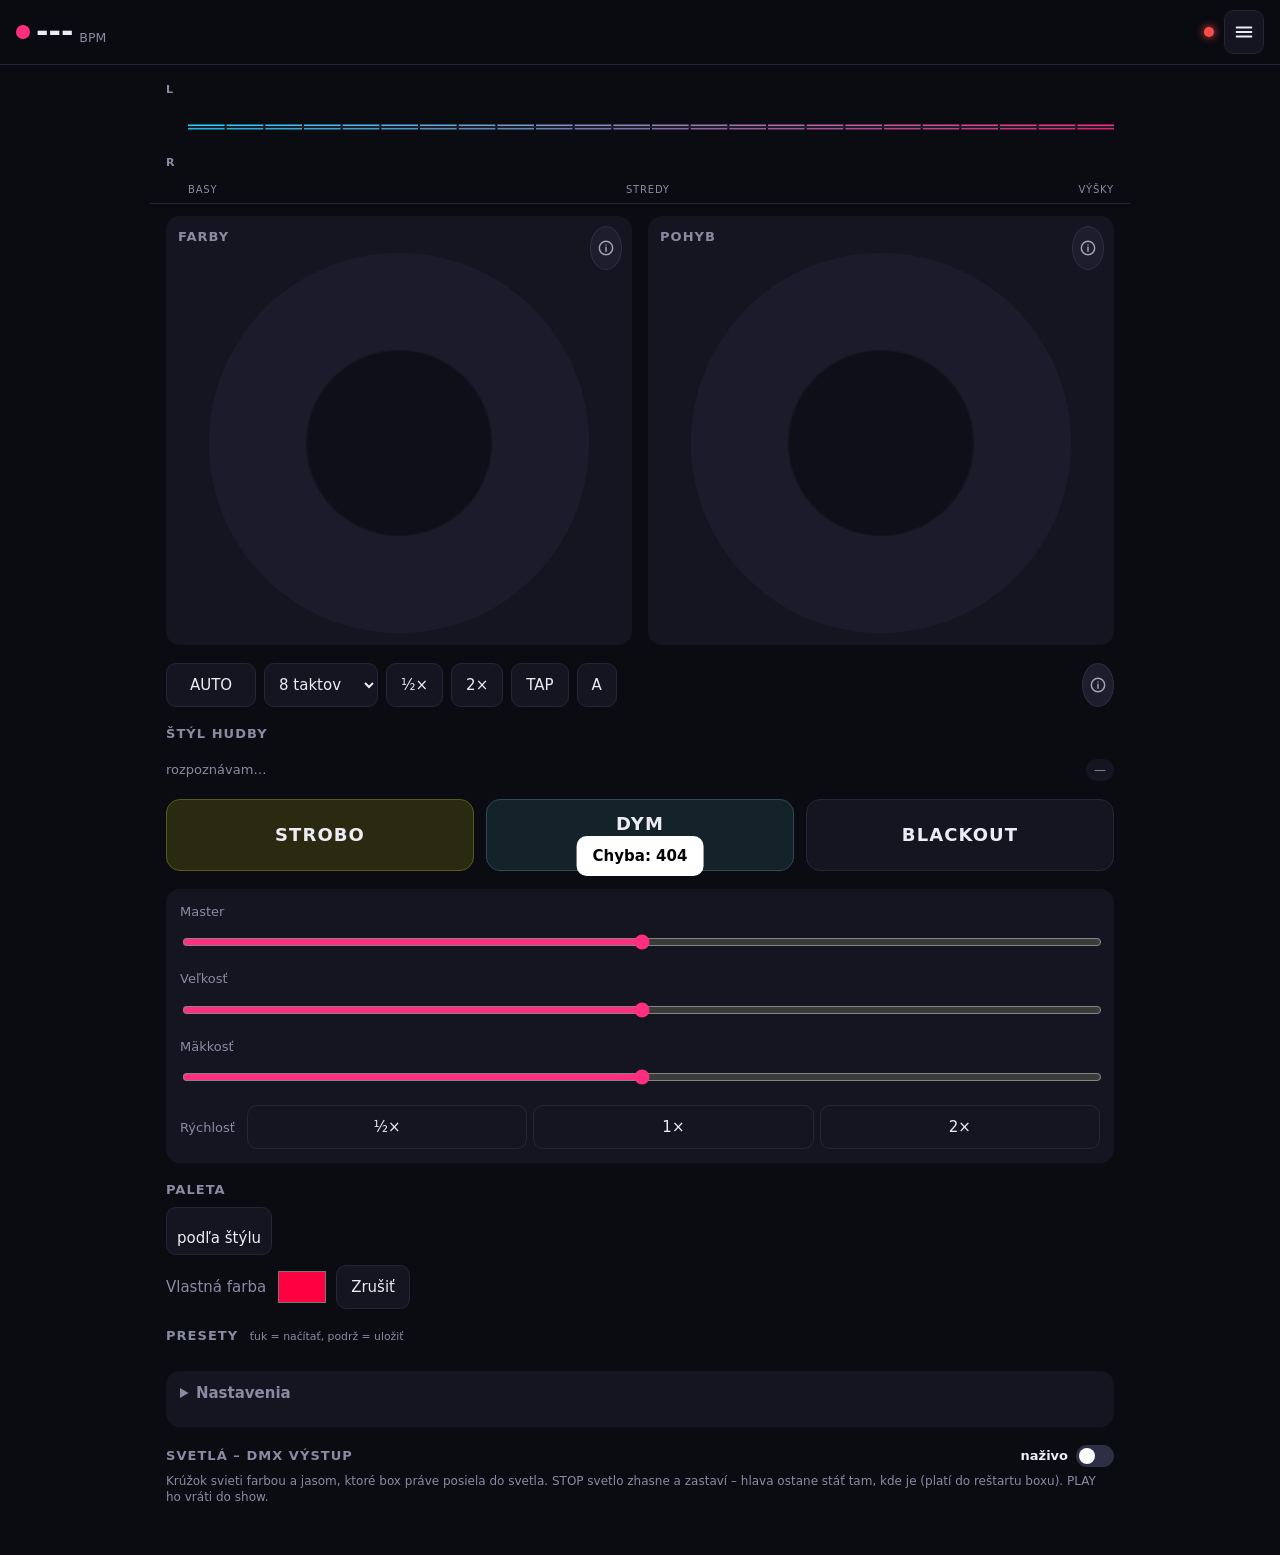
==== commit 6899cbd6: "STOP svetla: zhasne a zamrzne (hlava drží pan/tilt z okamihu STOP, nehýbe sa) Co-Authored-By: Claude" ====
--- a/web/index.html
+++ b/web/index.html
@@ -152,7 +152,7 @@
       <h2 id="lv-h">Svetlá – DMX výstup
         <label class="lv-sw"><span>naživo</span><input type="checkbox" id="lv-on" role="switch"><span class="sw" aria-hidden="true"></span></label>
       </h2>
-      <p class="lv-hint" id="lv-hint">Krúžok svieti farbou a jasom, ktoré box práve posiela do svetla. STOP svetlo zhasne (do reštartu boxu), PLAY ho vráti do show.</p>
+      <p class="lv-hint" id="lv-hint">Krúžok svieti farbou a jasom, ktoré box práve posiela do svetla. STOP svetlo zhasne a zastaví – hlava ostane stáť tam, kde je (platí do reštartu boxu). PLAY ho vráti do show.</p>
       <div class="lv-grid" id="lv-grid"></div>
     </section>
   </main>
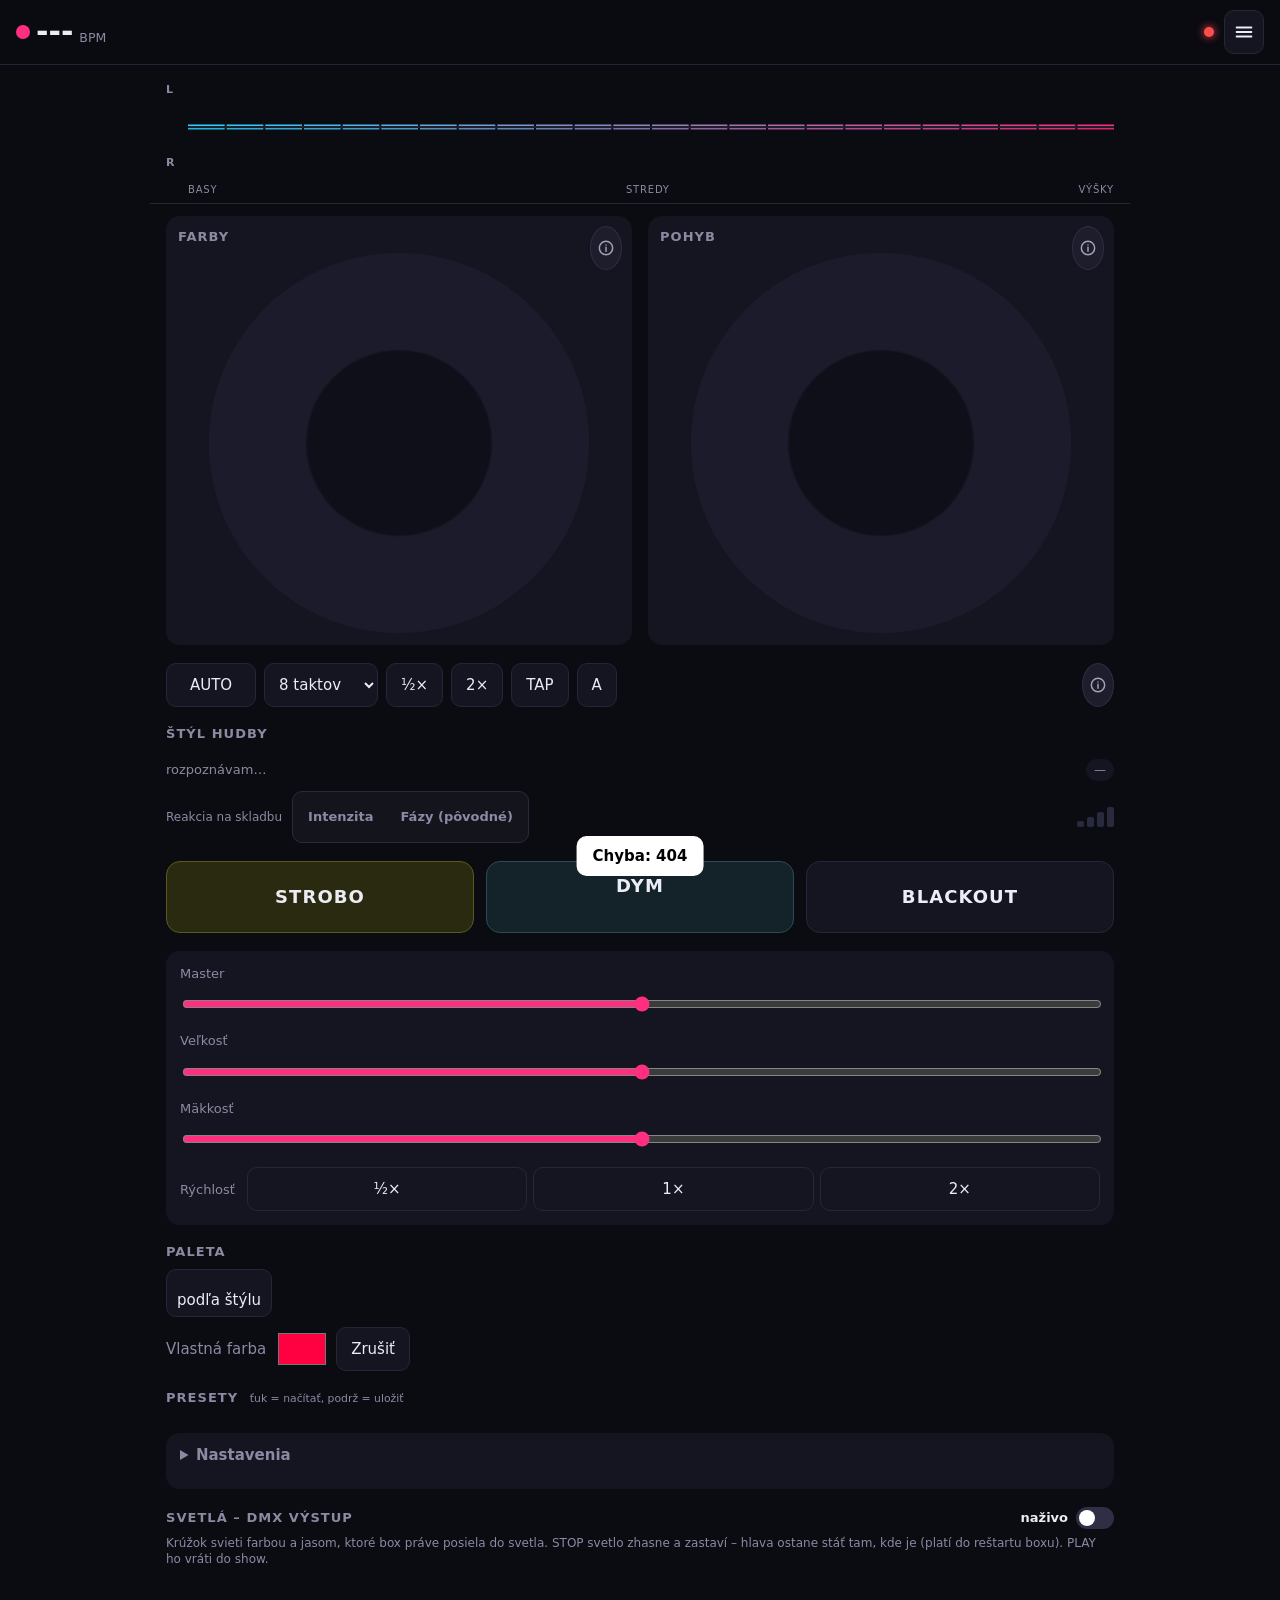
==== commit 2b6a53f6: "Nový systém reakcie: intenzita 1–4 (pokoj/groove/rozohrievanie/vrchol) voči celej skladbe - Intensit" ====
--- a/web/index.html
+++ b/web/index.html
@@ -104,6 +104,14 @@
       <h2>Štýl hudby <em id="style-now"></em></h2>
       <div class="styles" id="styles"></div>
       <div class="style-info"><span id="style-detect">rozpoznávam…</span><span id="section" class="pill">—</span></div>
+      <div class="dyn">
+        <span class="dyn-l">Reakcia na skladbu</span>
+        <div class="seg" id="dyn" role="radiogroup" aria-label="Reakcia na skladbu">
+          <button data-v="intensity" role="radio">Intenzita</button>
+          <button data-v="sections" role="radio">Fázy (pôvodné)</button>
+        </div>
+        <span class="lvl" id="lvl" aria-label="Úroveň intenzity"><i></i><i></i><i></i><i></i></span>
+      </div>
     </section>
 
     <section class="hold">
--- a/web/style.css
+++ b/web/style.css
@@ -309,3 +309,20 @@
 .lvc .meter i { display: block; height: 100%; width: 0; transition: width .15s; }
 .lvc.muted .lamp, .lvc.muted .nm, .lvc.muted .meter { opacity: .45; }
 .lv.idle .lvc .lamp i, .lv.idle .lvc .meter i { opacity: .35; }
+
+/* reakcia na skladbu: intenzita / pôvodné fázy + ukazovateľ úrovne */
+.dyn { display: flex; align-items: center; gap: 10px; margin-top: 10px; flex-wrap: wrap; }
+.dyn-l { font-size: 12px; color: var(--muted); }
+.dyn .seg { display: inline-flex; background: #14141d; border: 1px solid #2a2a3e; border-radius: 10px; padding: 3px; gap: 3px; }
+.dyn .seg button { border: 0; background: transparent; color: var(--muted); font: 600 13px system-ui, sans-serif;
+  padding: 6px 12px; border-radius: 8px; cursor: pointer; white-space: nowrap; }
+.dyn .seg button.on { background: var(--accent); color: #fff; }
+.lvl { display: inline-flex; align-items: flex-end; gap: 3px; height: 20px; margin-left: auto; }
+.lvl i { width: 7px; border-radius: 2px; background: #2a2a3e; transition: background .2s; }
+.lvl i:nth-child(1) { height: 6px; } .lvl i:nth-child(2) { height: 10px; }
+.lvl i:nth-child(3) { height: 15px; } .lvl i:nth-child(4) { height: 20px; }
+.lvl[data-l="1"] i:nth-child(-n+1) { background: #4cc9f0; }
+.lvl[data-l="2"] i:nth-child(-n+2) { background: #46d36b; }
+.lvl[data-l="3"] i:nth-child(-n+3) { background: #ffc65a; }
+.lvl[data-l="4"] i { background: #ff2d6f; box-shadow: 0 0 8px #ff2d6f88; }
+.lvl[hidden] { display: none; }
